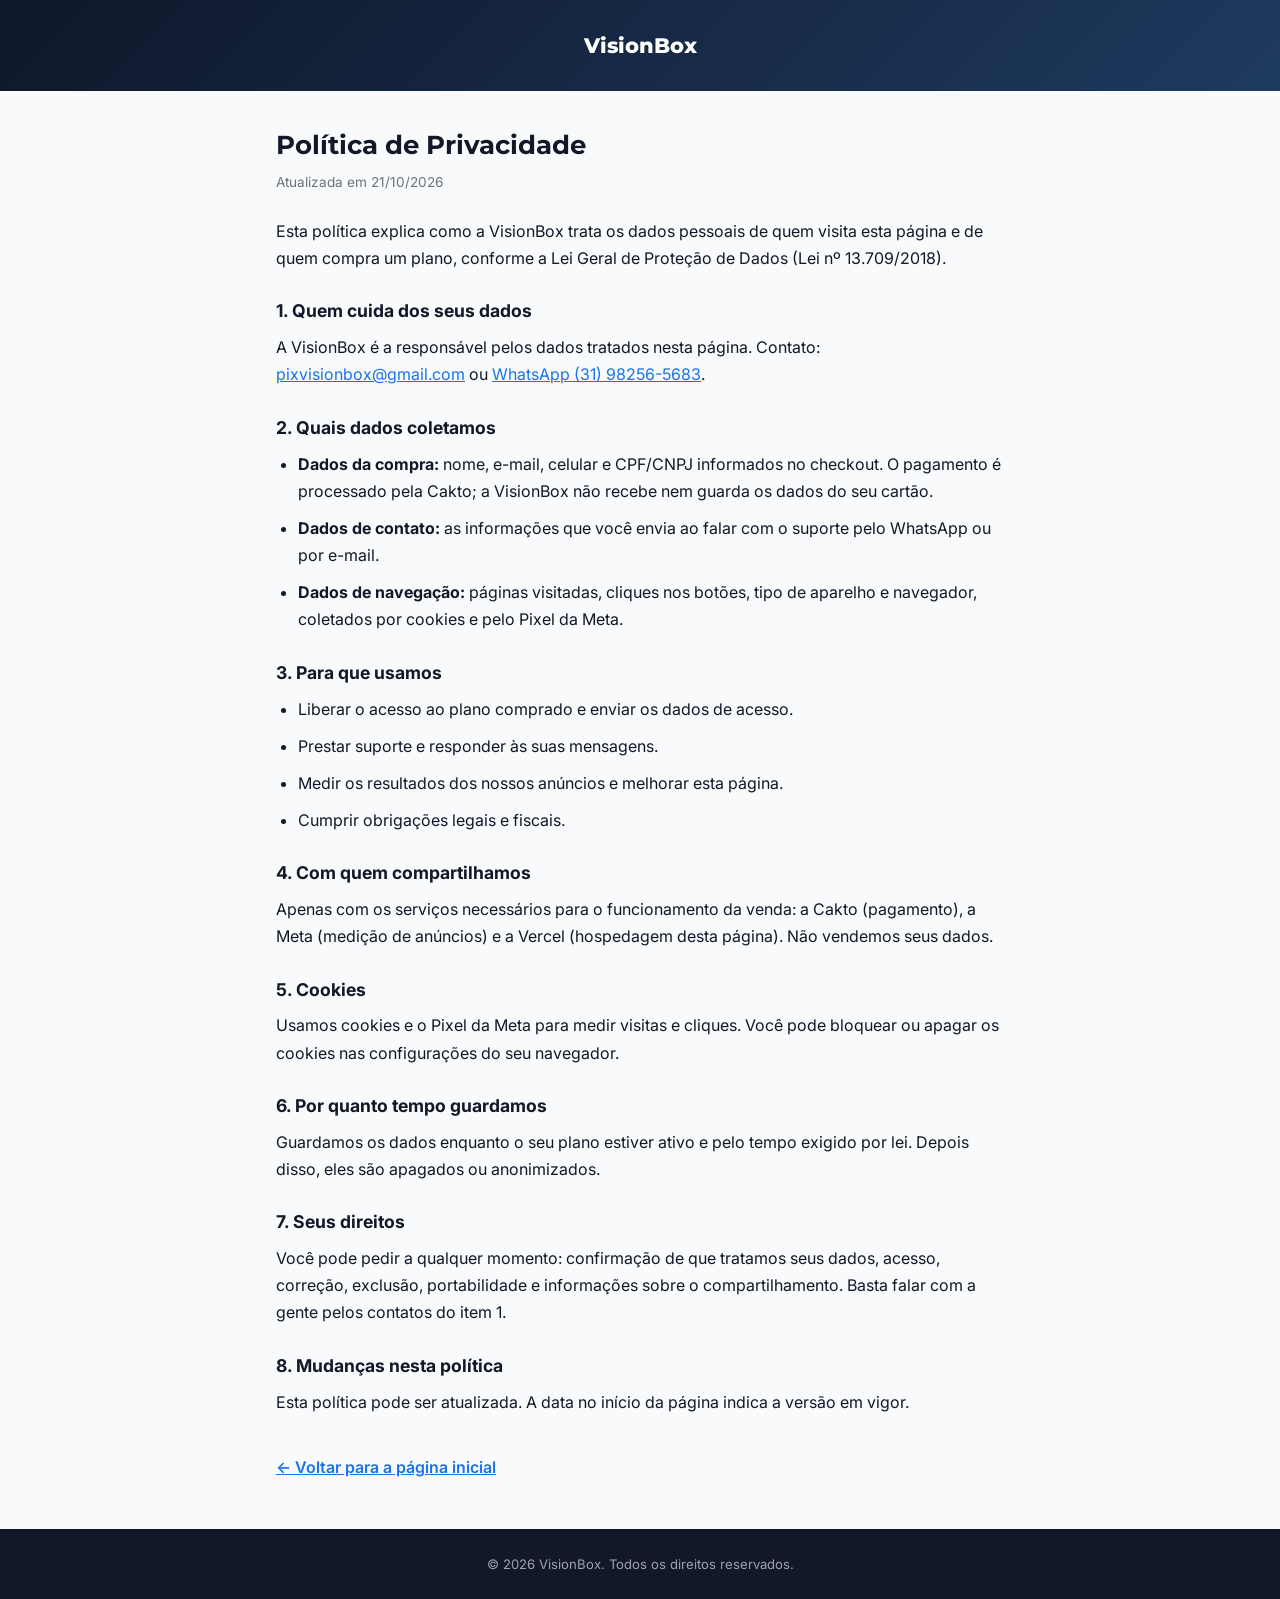
==== privacidade.html @ 11399cd1 "Corrige pendências: 2 telas, FAQ, WhatsApp, rodapé e páginas de Privacidade, Termos e Trocas Co-Auth" ====
<!DOCTYPE html>
<html lang="pt-BR">
<head>
  <meta charset="UTF-8" />
  <meta name="viewport" content="width=device-width, initial-scale=1.0" />
  <title>Política de Privacidade – VisionBox</title>
  <link href="https://fonts.googleapis.com/css2?family=Inter:wght@400;600;700&family=Montserrat:wght@800&display=swap" rel="stylesheet" />
  <link rel="stylesheet" href="legal.css" />
</head>
<body>
<header><a href="index.html">VisionBox</a></header>
<main>
  <h1>Política de Privacidade</h1>
  <p class="atualizado">Atualizada em 21/10/2026</p>

  <p>Esta política explica como a VisionBox trata os dados pessoais de quem visita esta página e de quem compra um plano, conforme a Lei Geral de Proteção de Dados (Lei nº 13.709/2018).</p>

  <h2>1. Quem cuida dos seus dados</h2>
  <p>A VisionBox é a responsável pelos dados tratados nesta página. Contato: <a href="mailto:pixvisionbox@gmail.com">pixvisionbox@gmail.com</a> ou <a href="https://wa.me/5531982565683" target="_blank" rel="noopener">WhatsApp (31) 98256-5683</a>.</p>

  <h2>2. Quais dados coletamos</h2>
  <ul>
    <li><strong>Dados da compra:</strong> nome, e-mail, celular e CPF/CNPJ informados no checkout. O pagamento é processado pela Cakto; a VisionBox não recebe nem guarda os dados do seu cartão.</li>
    <li><strong>Dados de contato:</strong> as informações que você envia ao falar com o suporte pelo WhatsApp ou por e-mail.</li>
    <li><strong>Dados de navegação:</strong> páginas visitadas, cliques nos botões, tipo de aparelho e navegador, coletados por cookies e pelo Pixel da Meta.</li>
  </ul>

  <h2>3. Para que usamos</h2>
  <ul>
    <li>Liberar o acesso ao plano comprado e enviar os dados de acesso.</li>
    <li>Prestar suporte e responder às suas mensagens.</li>
    <li>Medir os resultados dos nossos anúncios e melhorar esta página.</li>
    <li>Cumprir obrigações legais e fiscais.</li>
  </ul>

  <h2>4. Com quem compartilhamos</h2>
  <p>Apenas com os serviços necessários para o funcionamento da venda: a Cakto (pagamento), a Meta (medição de anúncios) e a Vercel (hospedagem desta página). Não vendemos seus dados.</p>

  <h2>5. Cookies</h2>
  <p>Usamos cookies e o Pixel da Meta para medir visitas e cliques. Você pode bloquear ou apagar os cookies nas configurações do seu navegador.</p>

  <h2>6. Por quanto tempo guardamos</h2>
  <p>Guardamos os dados enquanto o seu plano estiver ativo e pelo tempo exigido por lei. Depois disso, eles são apagados ou anonimizados.</p>

  <h2>7. Seus direitos</h2>
  <p>Você pode pedir a qualquer momento: confirmação de que tratamos seus dados, acesso, correção, exclusão, portabilidade e informações sobre o compartilhamento. Basta falar com a gente pelos contatos do item 1.</p>

  <h2>8. Mudanças nesta política</h2>
  <p>Esta política pode ser atualizada. A data no início da página indica a versão em vigor.</p>

  <a class="voltar" href="index.html">← Voltar para a página inicial</a>
</main>
<footer>© 2026 VisionBox. Todos os direitos reservados.</footer>
</body>
</html>
---- legal.css ----
*, *::before, *::after { box-sizing: border-box; margin: 0; padding: 0; }
body { font-family: 'Inter', Arial, sans-serif; color: #111827; background: #f9fafb; line-height: 1.7; }
a { color: #1a73e8; }
header { background: linear-gradient(135deg, #0f172a 0%, #1e3a5f 100%); color: #fff; padding: 28px 16px; text-align: center; }
header a { color: #fff; text-decoration: none; font-family: 'Montserrat', Arial, sans-serif; font-weight: 800; font-size: 1.3rem; }
main { max-width: 760px; margin: 0 auto; padding: 32px 16px 48px; }
h1 { font-family: 'Montserrat', Arial, sans-serif; font-size: 1.6rem; margin-bottom: 4px; }
.atualizado { color: #6b7280; font-size: .85rem; margin-bottom: 24px; }
h2 { font-size: 1.1rem; margin: 24px 0 8px; }
p, li { margin-bottom: 10px; }
ul { padding-left: 22px; }
.voltar { display: inline-block; margin-top: 28px; font-weight: 600; }
footer { background: #111827; color: #9ca3af; text-align: center; padding: 24px 16px; font-size: .82rem; }
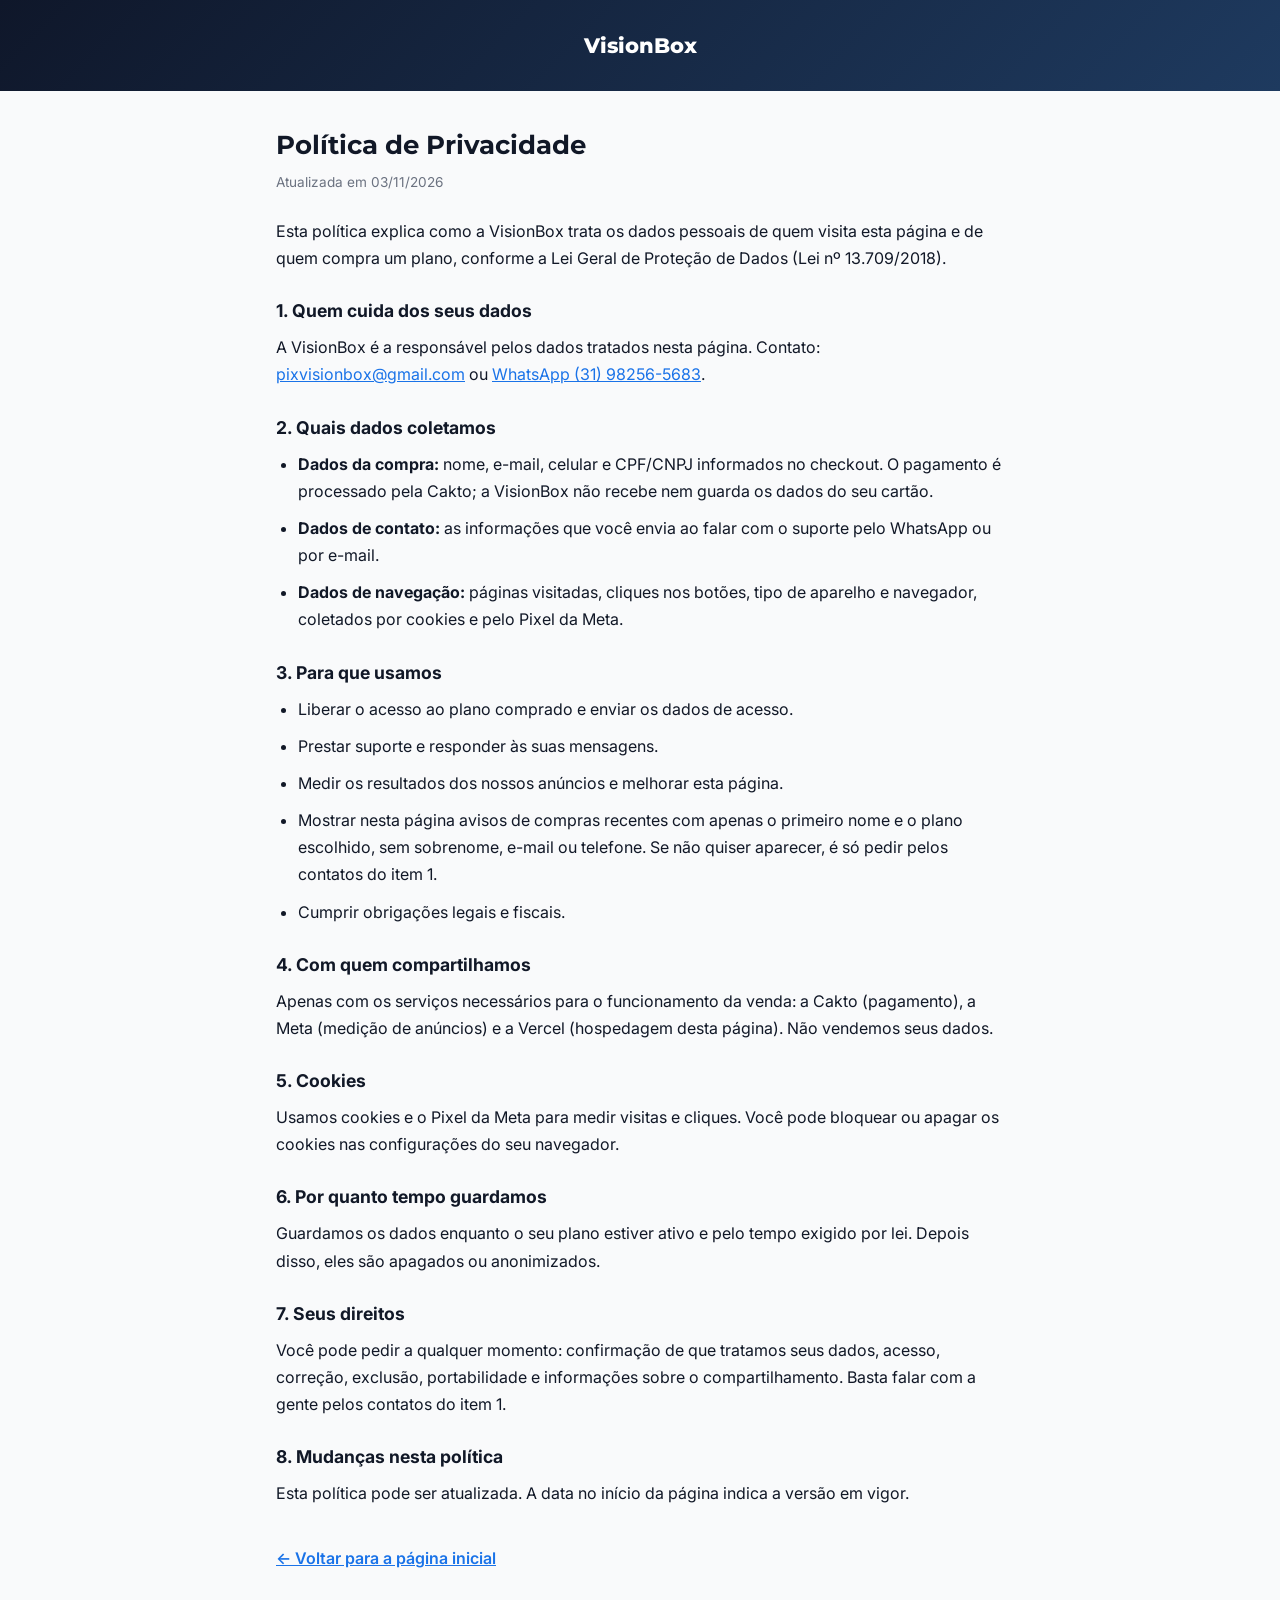
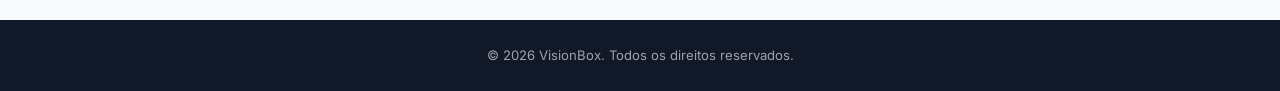
==== commit 7162bf85: "Cronômetro de 3 h no topo, avisos de compras reais da Cakto e botão com 60 s de vídeo Co-Authored-By" ====
--- a/privacidade.html
+++ b/privacidade.html
@@ -11,7 +11,7 @@
 <header><a href="index.html">VisionBox</a></header>
 <main>
   <h1>Política de Privacidade</h1>
-  <p class="atualizado">Atualizada em 21/10/2026</p>
+  <p class="atualizado">Atualizada em 03/11/2026</p>
 
   <p>Esta política explica como a VisionBox trata os dados pessoais de quem visita esta página e de quem compra um plano, conforme a Lei Geral de Proteção de Dados (Lei nº 13.709/2018).</p>
 
@@ -30,6 +30,7 @@
     <li>Liberar o acesso ao plano comprado e enviar os dados de acesso.</li>
     <li>Prestar suporte e responder às suas mensagens.</li>
     <li>Medir os resultados dos nossos anúncios e melhorar esta página.</li>
+    <li>Mostrar nesta página avisos de compras recentes com apenas o primeiro nome e o plano escolhido, sem sobrenome, e-mail ou telefone. Se não quiser aparecer, é só pedir pelos contatos do item 1.</li>
     <li>Cumprir obrigações legais e fiscais.</li>
   </ul>
 
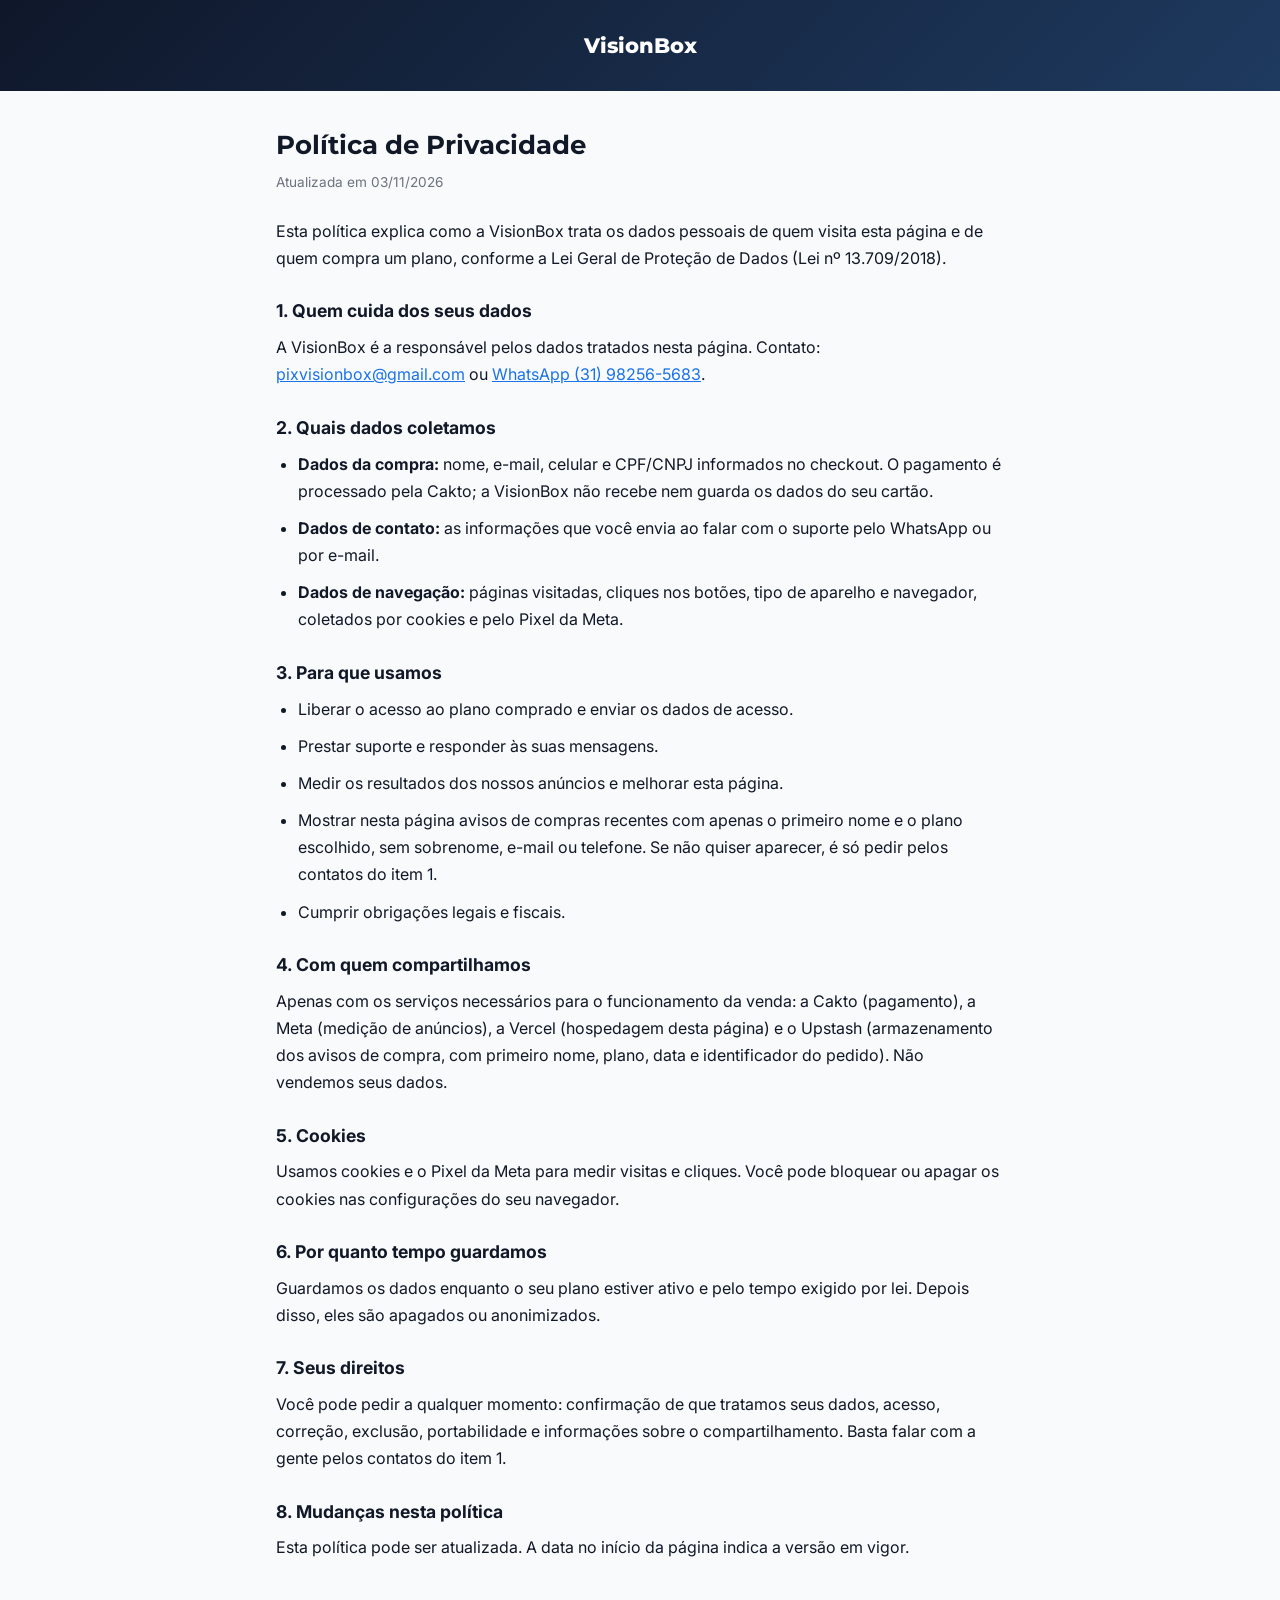
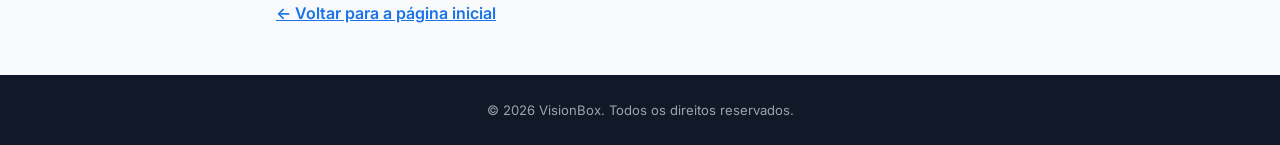
==== commit 122ea657: "Valida compras reais por oferta, data e pedido sem duplicatas" ====
--- a/privacidade.html
+++ b/privacidade.html
@@ -35,7 +35,7 @@
   </ul>
 
   <h2>4. Com quem compartilhamos</h2>
-  <p>Apenas com os serviços necessários para o funcionamento da venda: a Cakto (pagamento), a Meta (medição de anúncios) e a Vercel (hospedagem desta página). Não vendemos seus dados.</p>
+  <p>Apenas com os serviços necessários para o funcionamento da venda: a Cakto (pagamento), a Meta (medição de anúncios), a Vercel (hospedagem desta página) e o Upstash (armazenamento dos avisos de compra, com primeiro nome, plano, data e identificador do pedido). Não vendemos seus dados.</p>
 
   <h2>5. Cookies</h2>
   <p>Usamos cookies e o Pixel da Meta para medir visitas e cliques. Você pode bloquear ou apagar os cookies nas configurações do seu navegador.</p>
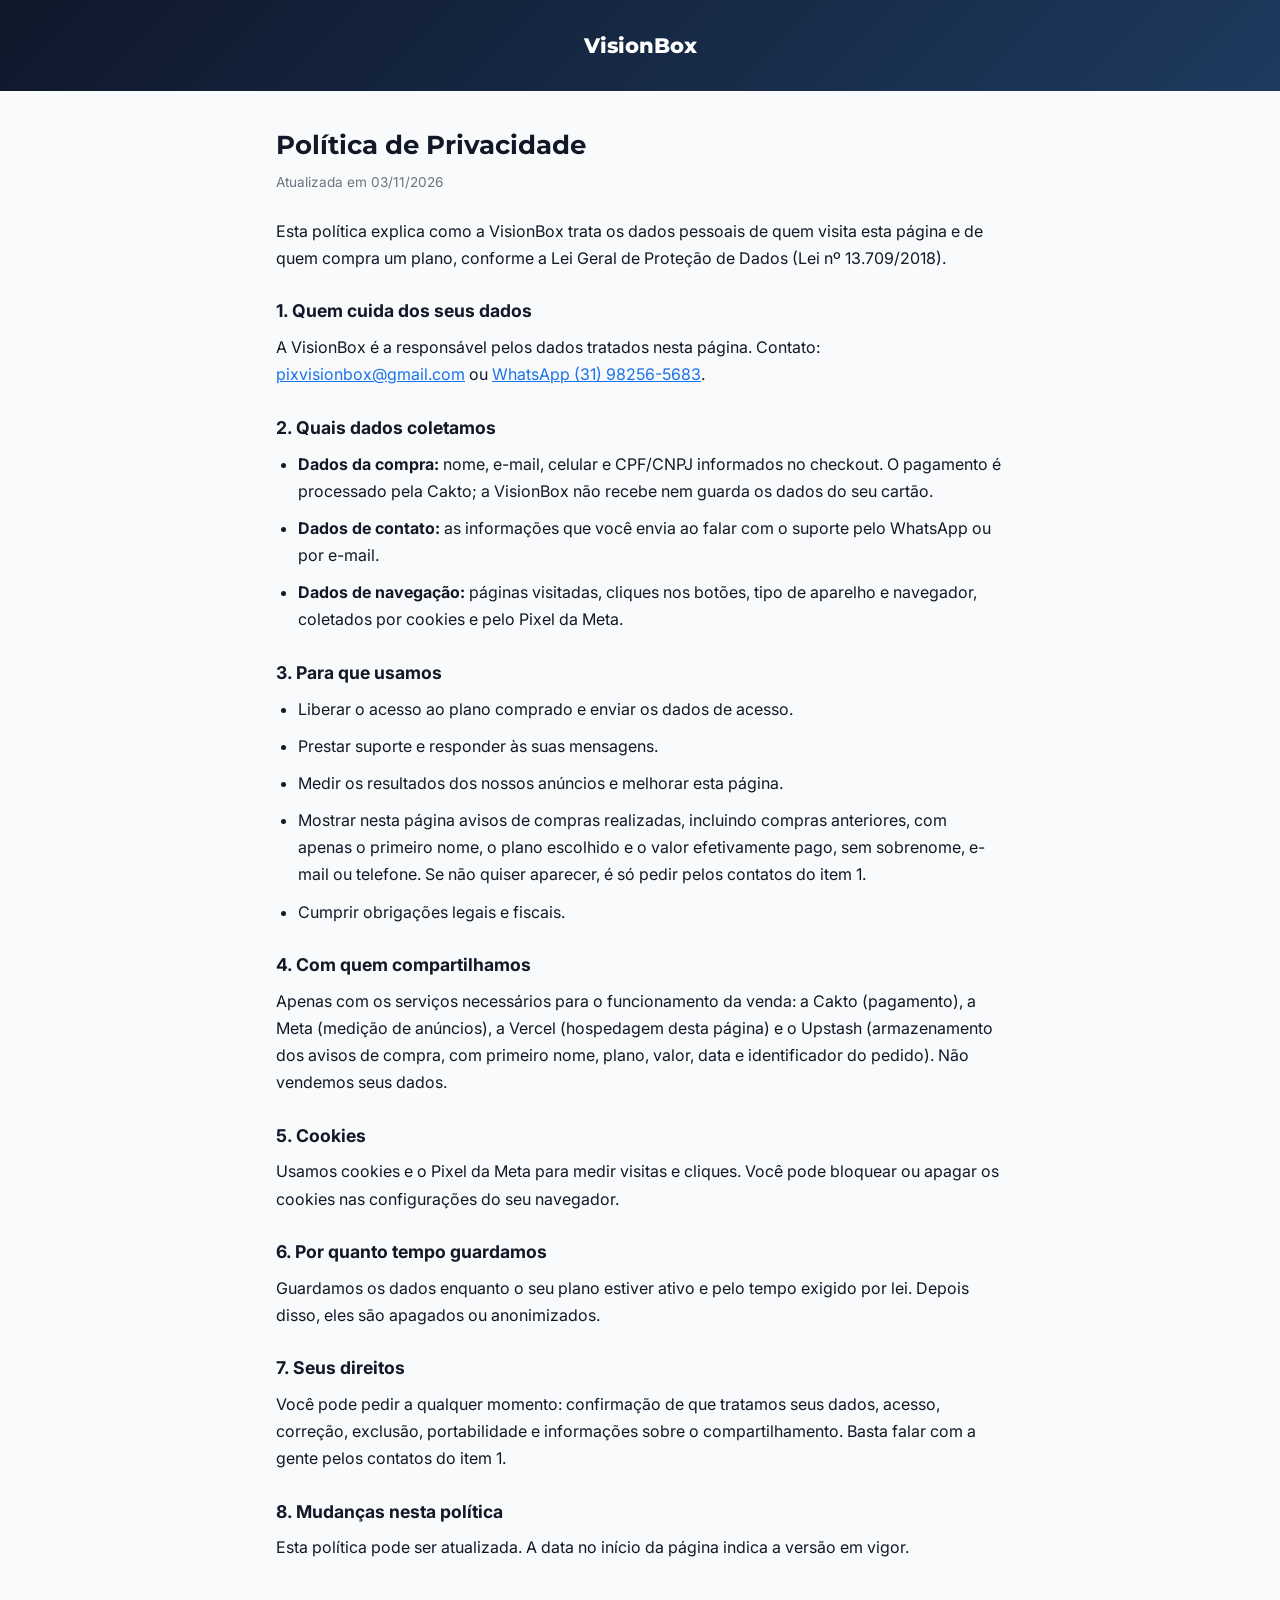
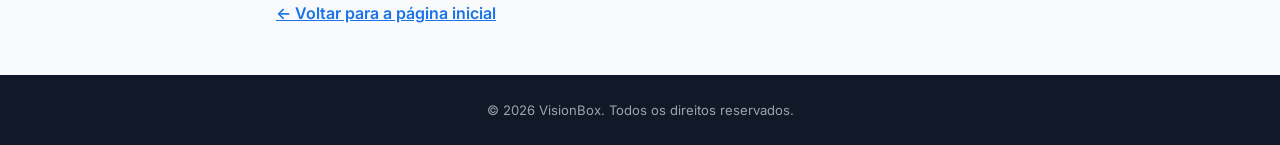
==== commit 3ae1e6d6: "Exibe 48 compras comprovadas em avisos alternados com novas vendas" ====
--- a/privacidade.html
+++ b/privacidade.html
@@ -30,12 +30,12 @@
     <li>Liberar o acesso ao plano comprado e enviar os dados de acesso.</li>
     <li>Prestar suporte e responder às suas mensagens.</li>
     <li>Medir os resultados dos nossos anúncios e melhorar esta página.</li>
-    <li>Mostrar nesta página avisos de compras recentes com apenas o primeiro nome e o plano escolhido, sem sobrenome, e-mail ou telefone. Se não quiser aparecer, é só pedir pelos contatos do item 1.</li>
+    <li>Mostrar nesta página avisos de compras realizadas, incluindo compras anteriores, com apenas o primeiro nome, o plano escolhido e o valor efetivamente pago, sem sobrenome, e-mail ou telefone. Se não quiser aparecer, é só pedir pelos contatos do item 1.</li>
     <li>Cumprir obrigações legais e fiscais.</li>
   </ul>
 
   <h2>4. Com quem compartilhamos</h2>
-  <p>Apenas com os serviços necessários para o funcionamento da venda: a Cakto (pagamento), a Meta (medição de anúncios), a Vercel (hospedagem desta página) e o Upstash (armazenamento dos avisos de compra, com primeiro nome, plano, data e identificador do pedido). Não vendemos seus dados.</p>
+  <p>Apenas com os serviços necessários para o funcionamento da venda: a Cakto (pagamento), a Meta (medição de anúncios), a Vercel (hospedagem desta página) e o Upstash (armazenamento dos avisos de compra, com primeiro nome, plano, valor, data e identificador do pedido). Não vendemos seus dados.</p>
 
   <h2>5. Cookies</h2>
   <p>Usamos cookies e o Pixel da Meta para medir visitas e cliques. Você pode bloquear ou apagar os cookies nas configurações do seu navegador.</p>
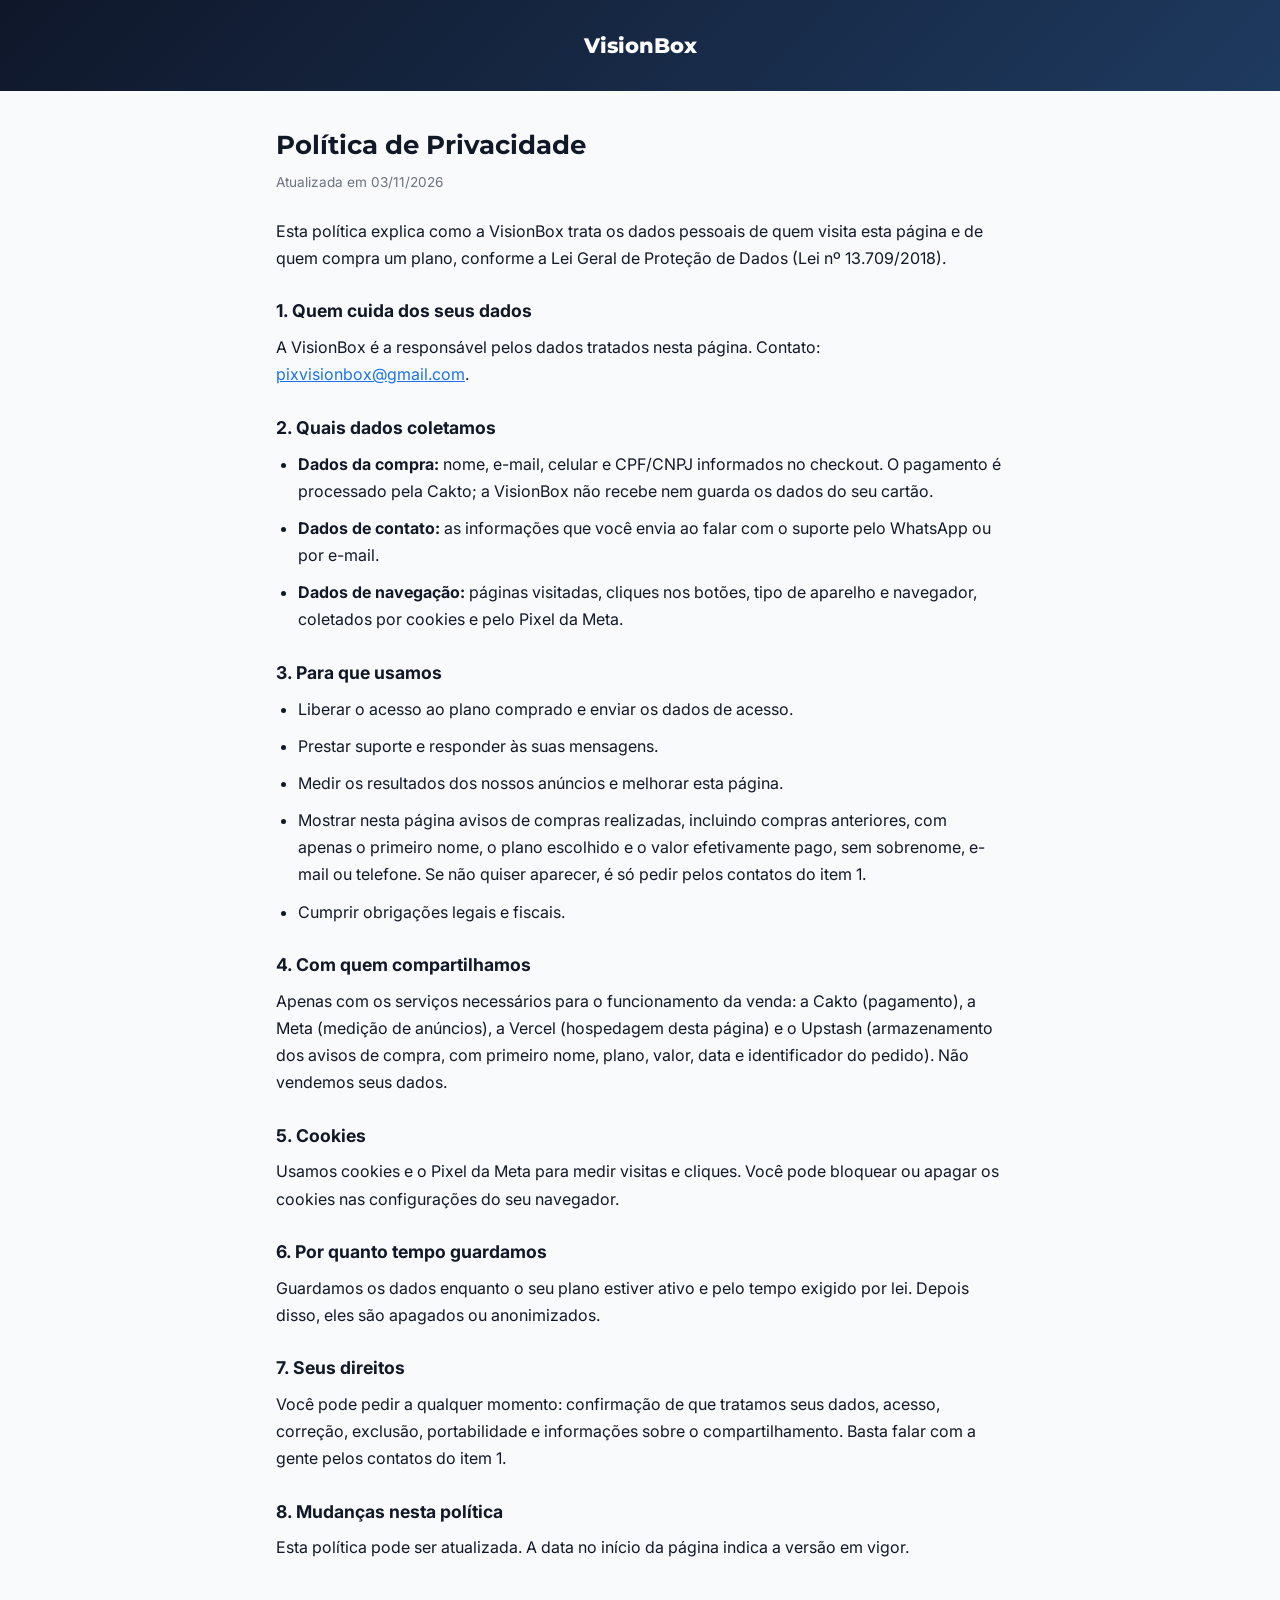
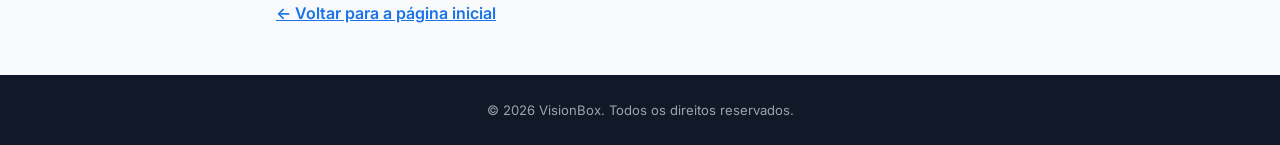
==== commit e5bcbe19: "Tira o WhatsApp da página (contato só por e-mail) e mostra o preço do plano nos avisos Co-Authored-B" ====
--- a/privacidade.html
+++ b/privacidade.html
@@ -16,7 +16,7 @@
   <p>Esta política explica como a VisionBox trata os dados pessoais de quem visita esta página e de quem compra um plano, conforme a Lei Geral de Proteção de Dados (Lei nº 13.709/2018).</p>
 
   <h2>1. Quem cuida dos seus dados</h2>
-  <p>A VisionBox é a responsável pelos dados tratados nesta página. Contato: <a href="mailto:pixvisionbox@gmail.com">pixvisionbox@gmail.com</a> ou <a href="https://wa.me/5531982565683" target="_blank" rel="noopener">WhatsApp (31) 98256-5683</a>.</p>
+  <p>A VisionBox é a responsável pelos dados tratados nesta página. Contato: <a href="mailto:pixvisionbox@gmail.com">pixvisionbox@gmail.com</a>.</p>
 
   <h2>2. Quais dados coletamos</h2>
   <ul>
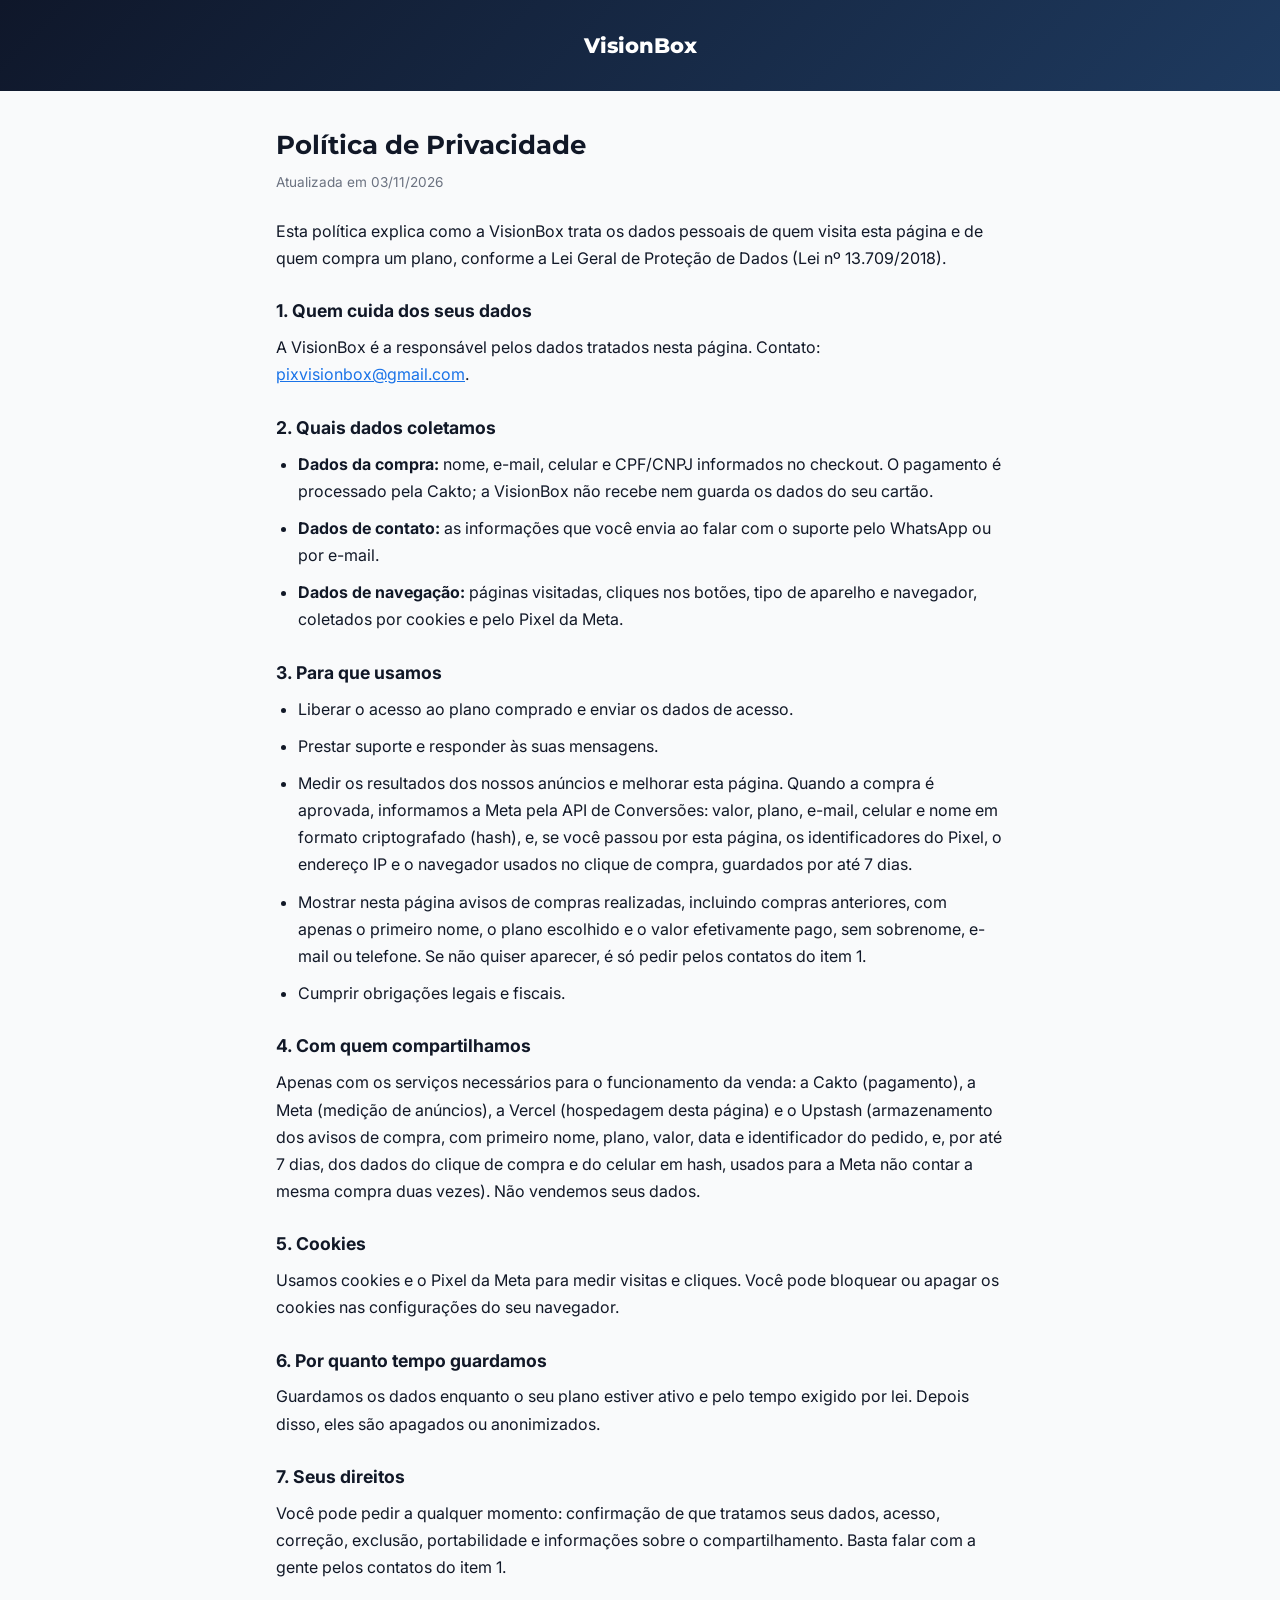
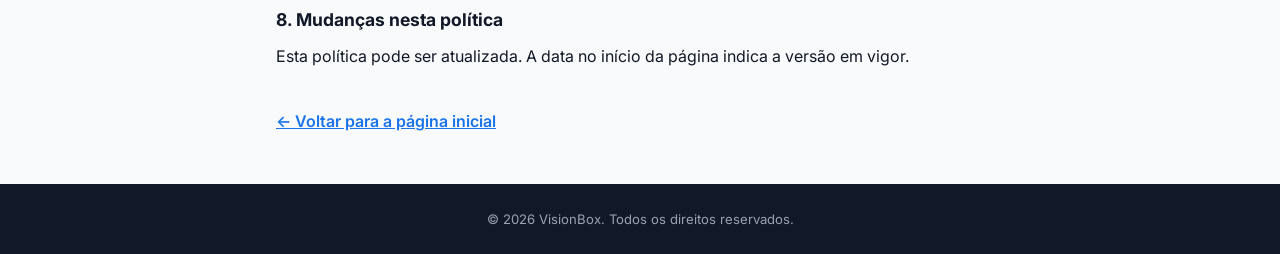
==== commit 6bfa382e: "Purchase da Cakto pela API de Conversões da Meta, com consulta do Clic CRM contra contagem dupla - /" ====
--- a/privacidade.html
+++ b/privacidade.html
@@ -29,13 +29,13 @@
   <ul>
     <li>Liberar o acesso ao plano comprado e enviar os dados de acesso.</li>
     <li>Prestar suporte e responder às suas mensagens.</li>
-    <li>Medir os resultados dos nossos anúncios e melhorar esta página.</li>
+    <li>Medir os resultados dos nossos anúncios e melhorar esta página. Quando a compra é aprovada, informamos a Meta pela API de Conversões: valor, plano, e-mail, celular e nome em formato criptografado (hash), e, se você passou por esta página, os identificadores do Pixel, o endereço IP e o navegador usados no clique de compra, guardados por até 7 dias.</li>
     <li>Mostrar nesta página avisos de compras realizadas, incluindo compras anteriores, com apenas o primeiro nome, o plano escolhido e o valor efetivamente pago, sem sobrenome, e-mail ou telefone. Se não quiser aparecer, é só pedir pelos contatos do item 1.</li>
     <li>Cumprir obrigações legais e fiscais.</li>
   </ul>
 
   <h2>4. Com quem compartilhamos</h2>
-  <p>Apenas com os serviços necessários para o funcionamento da venda: a Cakto (pagamento), a Meta (medição de anúncios), a Vercel (hospedagem desta página) e o Upstash (armazenamento dos avisos de compra, com primeiro nome, plano, valor, data e identificador do pedido). Não vendemos seus dados.</p>
+  <p>Apenas com os serviços necessários para o funcionamento da venda: a Cakto (pagamento), a Meta (medição de anúncios), a Vercel (hospedagem desta página) e o Upstash (armazenamento dos avisos de compra, com primeiro nome, plano, valor, data e identificador do pedido, e, por até 7 dias, dos dados do clique de compra e do celular em hash, usados para a Meta não contar a mesma compra duas vezes). Não vendemos seus dados.</p>
 
   <h2>5. Cookies</h2>
   <p>Usamos cookies e o Pixel da Meta para medir visitas e cliques. Você pode bloquear ou apagar os cookies nas configurações do seu navegador.</p>
